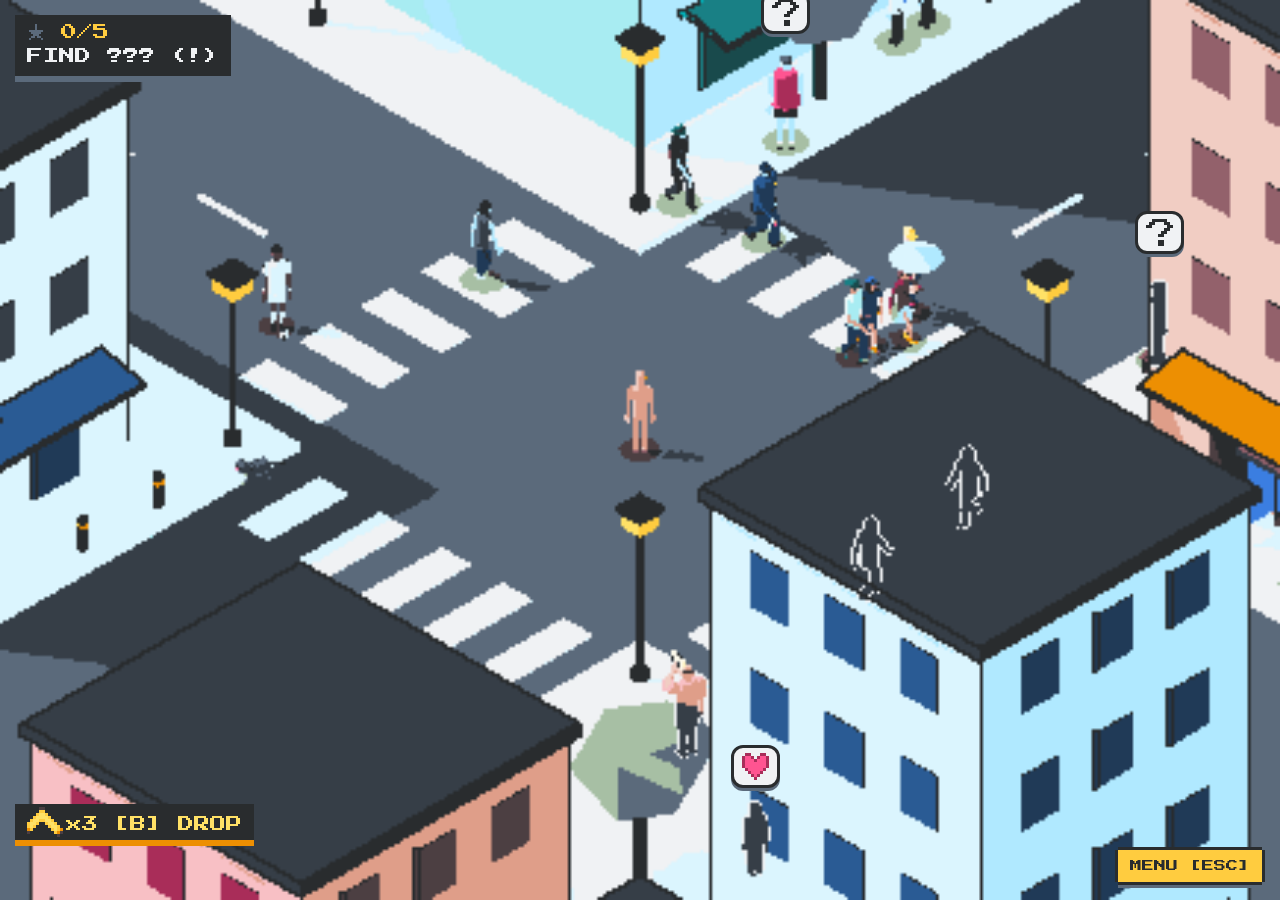
==== index.html @ d87f2125 "UI(y): any NPC slips on banana; chase only if aggressive Dropped peels no longer require the victim " ====
<!doctype html>
<html lang="en">
<head>
  <meta charset="utf-8" />
  <meta name="viewport" content="width=device-width, initial-scale=1" />
  <title>Iso City — art test scene</title>
  <link rel="icon" href="data:," />
  <link rel="stylesheet" href="style.css?v=20261031y" />
  <script>
    // Load guard: if the module graph fails (stale cached file, old browser), say so instead of dead buttons.
    (function () { var shown = false; function show(msg) { if (shown || window.__game) return; shown = true;
      var d = document.createElement('div'); d.id = 'loadErr';
      d.style.cssText = 'position:fixed;left:12px;right:12px;top:12px;z-index:9999;background:#E2412F;color:#fff;font:14px/1.4 monospace;padding:12px 14px;border:3px solid #232A33';
      d.textContent = 'Could not start (' + msg + '). Hard-reload the page: Cmd+Shift+R (Safari: Option+Cmd+E then reload).';
      (document.body || document.documentElement).appendChild(d); }
      addEventListener('error', function (e) { if (e.message) setTimeout(function () { show(e.message); }, 1500); }, true);
      addEventListener('load', function () { setTimeout(function () { show('script did not load'); }, 6000); }); })();
  </script>
  <script type="importmap">
    { "imports": { "three": "./vendor/three.module.js?v=20261031y" } }
  </script>
</head>
<body>
  <div id="app"></div>
  <script type="module" src="src/main.js?v=20261031y"></script>
</body>
</html>
---- style.css ----
html, body { margin: 0; height: 100%; overflow: hidden; background: #EFFAFA;
  font-family: system-ui, -apple-system, "Segoe UI", Roboto, sans-serif; }
#app, #app canvas { position: fixed; inset: 0; width: 100%; height: 100%; display: block; }
#app canvas { touch-action: none; -webkit-user-select: none; user-select: none; -webkit-touch-callout: none; }

canvas { image-rendering: pixelated; }
#app canvas { image-rendering: auto; }

/* ---- NPC chat bubbles (pixel-art) ---------------------------------------- */
@font-face { font-family: 'PressStart2P'; src: url('fonts/PressStart2P-Regular.ttf') format('truetype'); font-display: block; }
#bubbles { position: fixed; inset: 0; pointer-events: none; overflow: hidden; z-index: 5; }
/* ONE comic bubble for every line (talk, shouts, chatter, cats, story, name tags):
   rounded white body + dark outline, SVG tail laid out per frame by dialogue.js so its tip sits on the head */
.bubble { position: absolute; left: 0; top: 0; will-change: transform; z-index: 2; }
.bubble .bb {
  position: relative; z-index: 1; display: block; width: max-content; max-width: 420px; box-sizing: border-box;
  font: 16px/20px 'PressStart2P', ui-monospace, monospace; color: #292C2E; text-align: center; white-space: normal;
  background: #F0F2F4; border: 3px solid #292C2E; border-radius: 12px; padding: 7px 10px 6px;
  box-shadow: 0 3px 0 0 #5B6A7B;
  -webkit-font-smoothing: none; font-smooth: never; text-rendering: optimizeSpeed;
  transform-origin: 50% 100%; animation: bubble-pop .22s steps(4, end) backwards;
}
.bubble svg.tail { position: absolute; left: 0; top: 0; overflow: visible; z-index: 2; pointer-events: none; animation: tail-in .22s steps(1, end) backwards; }
.bubble .tf { fill: #F0F2F4; }
.bubble .tl { fill: none; stroke: #292C2E; stroke-width: 3; stroke-linejoin: miter; }
@keyframes tail-in { 0% { opacity: 0; } 100% { opacity: 1; } }
.bubble .who { font-size: 8px; line-height: 8px; color: #A92D59; text-align: left; margin: -1px 0 5px; white-space: nowrap; }
.bubble .who .step { font-style: normal; color: #5B6A7B; float: right; margin-left: 12px; }
.bubble .en { display: block; font-size: 8px; line-height: 10px; color: #5B6A7B; margin-top: 4px; }
.bubble .cap { font-size: 8px; line-height: 11px; color: #5B6A7B; margin-top: 6px; }
.bubble .hint { font-size: 8px; line-height: 8px; color: #FF5491; text-align: right; margin-top: 6px; white-space: nowrap; animation: mark-bob .8s steps(2, end) infinite; }
/* shouts: the same bubble, red bold text + a shake */
.bubble.shout { z-index: 3; animation: shout-shake .3s steps(2, end) .22s 6; }
.bubble.shout .txt { color: #A92D59; text-shadow: 1px 0 0 #A92D59; }
/* idle chatter: the same bubble, just smaller and under the real ones */
.bubble.chat { z-index: 1; }
.bubble.chat .bb { font-size: 8px; line-height: 10px; padding: 4px 7px 3px; border-radius: 9px; max-width: 200px; }
/* icons (♪ / ♥) */
.bubble.icon .bb { padding: 5px 8px; line-height: 0; animation: bubble-pop .22s steps(4, end) backwards, icon-bob 1s steps(2, end) .22s infinite; }
.bubble.icon canvas { display: block; image-rendering: pixelated; width: 27px; height: 27px; }
/* persistent overhead icons (?, !, grandma ♥) opt into .overhead-icon — identical bubble, no pop */
/* story lines: same bubble, a little roomier */
.bubble.story { z-index: 4; }
.bubble.story .bb { max-width: min(480px, 86vw); text-align: left; padding: 8px 11px 7px; }
/* name tags (hover / LANDLADY mark): a tiny version of the same bubble */
.bubble.tag .bb { font-size: 8px; line-height: 8px; color: #A92D59; padding: 4px 6px 3px; border-radius: 8px; white-space: nowrap; }
.bubble.mark .bb { animation: bubble-pop .22s steps(4, end) backwards; }
@keyframes bubble-pop {
  0% { transform: scale(.2); }
  70% { transform: scale(1.12); }
  100% { transform: scale(1); }
}

/* ---- SHOUT bubbles (angry / scared NPCs) ---------------------------------- */
@keyframes shout-shake {
  0% { translate: -3px 0; } 50% { translate: 3px -3px; } 100% { translate: 0 0; }
}
/* long-press charge ring (15x15 art pixels drawn per-pixel, shown at 3x) */
#bubbles canvas.charge { position: absolute; left: 0; top: 0; width: 45px; height: 45px; display: none; image-rendering: pixelated; }
/* SLAP! impact burst */
.impact { position: absolute; left: 0; top: 0; will-change: transform; z-index: 3; }
.impact > div { position: absolute; left: -66px; top: -48px; width: 132px; height: 96px; animation: impact-pop .5s steps(5, end) forwards; }
.impact canvas { position: absolute; inset: 0; width: 132px; height: 96px; image-rendering: pixelated; }
.impact b {
  position: absolute; left: 0; right: 0; top: 39px; text-align: center; font: 16px/16px 'PressStart2P', monospace; color: #F0F2F4;
  -webkit-font-smoothing: none;
  text-shadow: 3px 0 0 #292C2E, -3px 0 0 #292C2E, 0 3px 0 #292C2E, 0 -3px 0 #292C2E, 3px 3px 0 #292C2E, -3px 3px 0 #292C2E, 3px -3px 0 #292C2E, -3px -3px 0 #292C2E;
}
@keyframes impact-pop {
  0% { transform: scale(.4) rotate(-8deg); opacity: 1; }
  30% { transform: scale(1.15) rotate(3deg); }
  70% { transform: scale(1) rotate(0); opacity: 1; }
  100% { transform: scale(1.05); opacity: 0; }
}
#hud-mute { position: fixed; right: 12px; bottom: 12px; font: 8px/8px 'PressStart2P', monospace; color: #F0F2F4; background: #292C2E; padding: 6px; z-index: 6; pointer-events: none; display: none; }

/* ---- special NPCs: floating pixel icon bubble + hover name tag ---------------- */
@keyframes icon-bob { 0% { translate: 0 0; } 50% { translate: 0 -3px; } }


/* ---- missions: HUD, banner, offer panel, giver marker, off-screen arrow ---------- */
#missions { position: fixed; inset: 0; pointer-events: none; z-index: 7; font-family: 'PressStart2P', ui-monospace, monospace;
  -webkit-font-smoothing: none; font-smooth: never; }
#missions canvas { image-rendering: pixelated; vertical-align: top; }
#mission-hud { position: absolute; left: 15px; top: 15px; color: #F0F2F4; background: #292C2E; padding: 9px 12px 6px;
  box-shadow: 0 6px 0 0 #5B6A7B; max-width: 60vw; }
#mission-hud > div { font-size: 16px; line-height: 16px; margin-bottom: 6px; white-space: nowrap; }
#mission-hud .mh-stars { color: #FFCC3F; }
#mission-hud .mh-stars canvas { margin-top: -2px; }
#mission-hud .mh-title { color: #FF5491; }
#mission-hud .mh-timer { color: #FFCC3F; }
#mission-hud .mh-timer.low { color: #FF5491; }
#mission-hud .mh-line { font-size: 16px; line-height: 16px; color: #F0F2F4; }
#mission-hud .mh-line.off { color: #5B6A7B; }
#mission-toast { position: absolute; left: 50%; top: 18%; translate: -50% 0; display: none; font-size: 16px; line-height: 16px;
  color: #292C2E; background: #FFCC3F; padding: 6px 9px; box-shadow: 0 -3px 0 0 #292C2E, 0 3px 0 0 #292C2E, -3px 0 0 0 #292C2E, 3px 0 0 0 #292C2E;
  animation: bubble-pop .22s steps(4, end) backwards; white-space: nowrap; }
#mission-banner { position: absolute; left: 50%; top: 30%; translate: -50% 0; display: none; text-align: center; pointer-events: auto;
  background: #292C2E; color: #F0F2F4; padding: 15px 18px 12px; box-shadow: 0 -3px 0 0 #F0F2F4, 0 3px 0 0 #F0F2F4, -3px 0 0 0 #F0F2F4, 3px 0 0 0 #F0F2F4, 0 9px 0 0 #5B6A7B;
  animation: bubble-pop .22s steps(4, end) backwards; }
#mission-banner .mb-head { font-size: 24px; line-height: 30px; color: #FFCC3F; white-space: nowrap; }
#mission-banner.bad .mb-head { color: #FF5491; animation: shout-shake .2s steps(2, end) 4; }
#mission-banner .mb-line { font-size: 16px; line-height: 16px; margin-top: 12px; white-space: nowrap; }
#mission-banner .mb-sub { font-size: 16px; line-height: 16px; margin-top: 12px; color: #B6C2CA; }
#mission-offer { position: absolute; left: 50%; bottom: 36px; translate: -50% 0; display: none; pointer-events: auto; max-width: 92vw; width: max-content;
  color: #292C2E; background: #F0F2F4; padding: 12px 15px 9px;
  box-shadow: 0 -3px 0 0 #292C2E, 0 3px 0 0 #292C2E, -3px 0 0 0 #292C2E, 3px 0 0 0 #292C2E, 0 9px 0 0 #5B6A7B;
  animation: bubble-pop .22s steps(4, end) backwards; }
#mission-offer > div { margin-bottom: 12px; white-space: normal; }
#mission-offer .mo-line { font-size: 16px; line-height: 24px; color: #A92D59; }
#mission-offer .mo-title { font-size: 16px; line-height: 16px; color: #292C2E; background: #FFCC3F; display: inline-block; padding: 3px 6px; }
#mission-offer .mo-title canvas { margin-left: 6px; }
#mission-offer .mo-goal { font-size: 16px; line-height: 24px; }
#mission-offer .mo-row { display: flex; gap: 9px; margin: 12px 0 3px; }
.mo-btn { font: 16px/16px 'PressStart2P', monospace; color: #F0F2F4; background: #5B6A7B; border: 0; padding: 6px 9px; cursor: pointer; white-space: nowrap;
  box-shadow: 0 -3px 0 0 #292C2E, 0 3px 0 0 #292C2E, -3px 0 0 0 #292C2E, 3px 0 0 0 #292C2E; -webkit-font-smoothing: none; }
.mo-btn.mo-yes { background: #FF5491; }
.mo-btn:hover { background: #292C2E; color: #FFCC3F; }
.mission-mark { position: absolute; left: 0; top: 0; display: none; will-change: transform; pointer-events: none; z-index: 2; }
@keyframes mark-bob { 0% { translate: 0 0; } 50% { translate: 0 -8px; } }

/* RULE: every over-head icon (?, !, ♥, future) uses THIS exact comic bubble.
   Same size/shape/outline/shadow/tail as Grandma Fumiko's heart. Screen-pixel sized. */
.overhead-icon {
  position: absolute; left: 0; top: 0; z-index: 2; pointer-events: none; will-change: transform;
}
.overhead-icon .bb {
  display: block; line-height: 0; box-sizing: border-box;
  padding: 5px 8px; border-radius: 12px;
  background: #F0F2F4; border: 3px solid #292C2E; box-shadow: 0 3px 0 0 #5B6A7B;
  /* bob only — never bubble-pop (frame reuse would lock scale(.2)) */
  animation: icon-bob 1s steps(2, end) infinite;
  transform: none;
}
.overhead-icon canvas { display: block; image-rendering: pixelated; width: 27px; height: 27px; }
/* no SVG tail — plain rounded box (outline + shadow only) */
#mission-arrow { position: absolute; left: 0; top: 0; width: 33px; height: 33px; display: none; image-rendering: pixelated; animation: mark-bob .6s steps(2, end) infinite; }
/* trip: pixel dust puff */
.impact.dust > div { left: -36px; top: -28px; width: 72px; height: 42px; animation: dust-puff .6s steps(6, end) forwards; }
.impact.dust canvas { width: 72px; height: 42px; }
@keyframes dust-puff {
  0% { transform: scale(.5) translateY(6px); opacity: 1; }
  60% { transform: scale(1.15) translateY(-3px); opacity: 1; }
  100% { transform: scale(1.3) translateY(-8px); opacity: 0; }
}
/* ---- right-click NPC text ring (comic white bubbles around the character) ---- */
#npc-menu { position: fixed; left: 0; top: 0; z-index: 8; display: none; width: 0; height: 0;
  pointer-events: none; background: transparent; padding: 0; box-shadow: none; user-select: none; }
#npc-menu .nm-btn { position: absolute; left: 0; top: 0; height: 30px; border-radius: 12px;
  box-sizing: border-box; border: 3px solid #292C2E; pointer-events: auto; cursor: pointer;
  display: flex; align-items: center; justify-content: center;
  font: 8px/1 'PressStart2P', monospace; -webkit-font-smoothing: none; color: #292C2E;
  background: #F0F2F4; padding: 0 10px; white-space: nowrap;
  box-shadow: 0 3px 0 0 #5B6A7B;
  animation: bubble-pop .18s steps(3, end) backwards; }
#npc-menu .nm-btn:hover { background: #292C2E; color: #F0F2F4; }
#npc-menu .nm-btn[data-act="mission"] { background: #A92D59; color: #F0F2F4; border-color: #292C2E; }
#npc-menu .nm-btn[data-act="mission"]:hover { background: #FF5491; color: #F0F2F4; }
#npc-menu .nm-txt { pointer-events: none; position: relative; z-index: 1; }

/* ---- idle small-talk bubbles (chatter.js): smaller, cool tint, sit under real bubbles ---- */


/* ---- police: WANTED badge + GAME OVER (police.js) ---- */
#wanted { position: fixed; right: 15px; top: 15px; z-index: 8; display: none; pointer-events: none;
  font: 16px/16px 'PressStart2P', monospace; -webkit-font-smoothing: none; color: #F0F2F4; background: #292C2E; padding: 9px 12px 6px;
  box-shadow: 0 -3px 0 0 #FF5491, 0 3px 0 0 #FF5491, -3px 0 0 0 #FF5491, 3px 0 0 0 #FF5491, 0 9px 0 0 #2A5B94; white-space: nowrap; }
#wanted.on { display: block; animation: bubble-pop .22s steps(4, end) backwards; }
#wanted > span { color: #FF5491; animation: siren .5s steps(1, end) infinite; }
#wanted.losing > span { animation-duration: .25s; }
@keyframes siren { 0% { color: #FF5491; } 50% { color: #B0E9FF; } }
#game-over { position: fixed; inset: 0; z-index: 20; display: none; background: rgba(41, 44, 46, .72); pointer-events: auto;
  font-family: 'PressStart2P', monospace; -webkit-font-smoothing: none; }
#game-over.on { display: flex; align-items: center; justify-content: center; }
#game-over .go-box { text-align: center; background: #292C2E; padding: 24px 30px 21px; animation: bubble-pop .3s steps(4, end) backwards;
  box-shadow: 0 -6px 0 0 #F0F2F4, 0 6px 0 0 #F0F2F4, -6px 0 0 0 #F0F2F4, 6px 0 0 0 #F0F2F4, 0 15px 0 0 #FF5491; }
#game-over .go-title { font-size: 48px; line-height: 48px; color: #FFCC3F; text-shadow: 6px 6px 0 #A92D59; margin-bottom: 18px; }
#game-over .go-sub { font-size: 16px; line-height: 16px; color: #B0E9FF; margin-bottom: 24px; }
#game-over .go-btn { font-size: 16px; padding: 9px 12px 6px; }

/* ---- bananas (bananas.js): carried peels + key hint ---- */
#banana-hud { position: fixed; left: 15px; bottom: 60px; z-index: 7; pointer-events: none; display: flex; align-items: center;
  font: 16px/16px 'PressStart2P', monospace; -webkit-font-smoothing: none; color: #FFE166; background: #292C2E; padding: 9px 12px 6px;
  box-shadow: 0 6px 0 0 #ED8F02; white-space: nowrap; }
#banana-hud canvas { width: 36px; height: 30px; image-rendering: pixelated; margin: -6px 3px -3px 0; }
#banana-hud.empty { color: #FF7DAF; box-shadow: 0 6px 0 0 #A92D59; }
#cat-hud { position: fixed; left: 15px; bottom: 114px; z-index: 7; pointer-events: none; display: none; align-items: center;
  font: 16px/16px 'PressStart2P', monospace; -webkit-font-smoothing: none; color: #F0F2F4; background: #292C2E; padding: 9px 12px 6px;
  box-shadow: 0 6px 0 0 #FF5491; white-space: nowrap; }
#cat-hud canvas { width: 27px; height: 21px; image-rendering: pixelated; margin: -3px 6px 0 0; }
.cat-heart { position: fixed; left: -10px; top: -9px; width: 21px; height: 18px; image-rendering: pixelated; pointer-events: none; z-index: 6; }

/* ---- character creator button ---- */
#creatorBtn { position: fixed; bottom: 48px; right: 18px; z-index: 8; text-decoration: none;
  font: 10px/10px 'PressStart2P', ui-monospace, monospace; -webkit-font-smoothing: none; color: #292C2E; background: #FFCC3F;
  padding: 8px 10px; box-shadow: 0 -3px 0 0 #292C2E, 0 3px 0 0 #292C2E, -3px 0 0 0 #292C2E, 3px 0 0 0 #292C2E, 0 6px 0 0 #5B6A7B; }
#creatorBtn:hover { background: #F0F2F4; }
/* ---- who you play as (cycles default guy / saved creator characters) ---- */
#playerBtn { position: fixed; bottom: 88px; right: 18px; z-index: 8; text-decoration: none; max-width: 210px; overflow: hidden; text-overflow: ellipsis; white-space: nowrap;
  font: 10px/10px 'PressStart2P', ui-monospace, monospace; -webkit-font-smoothing: none; color: #292C2E; background: #F0F2F4;
  padding: 8px 10px; box-shadow: 0 -3px 0 0 #292C2E, 0 3px 0 0 #292C2E, -3px 0 0 0 #292C2E, 3px 0 0 0 #292C2E, 0 6px 0 0 #5B6A7B; }
#playerBtn:hover { background: #FFCC3F; }

/* ---- trash-can hiding HUD (hiding.js) ---- */
#hide-hud { position: fixed; left: 50%; bottom: 60px; transform: translateX(-50%); z-index: 8; display: none; pointer-events: none;
  font: 12px/12px 'PressStart2P', monospace; -webkit-font-smoothing: none; color: #F0F2F4; background: #292C2E; padding: 9px 12px 6px;
  box-shadow: 0 -3px 0 0 #00B4BC, 0 3px 0 0 #00B4BC, -3px 0 0 0 #00B4BC, 3px 0 0 0 #00B4BC, 0 9px 0 0 #194A4C; white-space: nowrap; }
#hide-hud.on { display: block; animation: bubble-pop .22s steps(4, end) backwards; }
#hide-hud b { color: #FFCC3F; font-weight: normal; margin-right: 9px; }
#hide-hud.near { box-shadow: 0 -3px 0 0 #FFCC3F, 0 3px 0 0 #FFCC3F, -3px 0 0 0 #FFCC3F, 3px 0 0 0 #FFCC3F, 0 9px 0 0 #ED8F02; }

/* ---- story mode: RENT'S DUE (story.js) ---- */
#story { position: fixed; inset: 0; pointer-events: none; z-index: 9; font-family: 'PressStart2P', ui-monospace, monospace; -webkit-font-smoothing: none; font-smooth: never; }
#story-title { position: fixed; inset: 0; z-index: 30; display: none; align-items: center; justify-content: center; pointer-events: auto; background: rgba(41, 44, 46, .78); }
#story-title.on { display: flex; }
#story-title .st-box { text-align: center; background: #292C2E; padding: 30px 36px 24px;
  box-shadow: 0 -6px 0 0 #F0F2F4, 0 6px 0 0 #F0F2F4, -6px 0 0 0 #F0F2F4, 6px 0 0 0 #F0F2F4, 0 15px 0 0 #FF5491; animation: bubble-pop .3s steps(4, end) backwards; }
#story-title .st-logo { font-size: 48px; line-height: 48px; color: #FFCC3F; text-shadow: 6px 6px 0 #A92D59; white-space: nowrap; }
#story-title .st-sub { font-size: 16px; line-height: 16px; color: #B0E9FF; margin: 21px 0 27px; white-space: nowrap; }
#story-title .st-btns { display: flex; gap: 15px; justify-content: center; }
#story-title .st-btns .mo-btn { padding: 9px 12px 6px; }
#story-title .st-hint { font-size: 8px; line-height: 8px; color: #5B6A7B; margin-top: 24px; }
#story-hud { position: absolute; right: 15px; top: 15px; display: none; text-align: right; color: #F0F2F4; background: #292C2E; padding: 9px 12px 6px;
  box-shadow: 0 6px 0 0 #FFCC3F; white-space: nowrap; }
#story-hud.on { display: block; }
#story-hud > div { font-size: 16px; line-height: 16px; margin-bottom: 6px; }
#story-hud .sh-day { color: #FFCC3F; }
#story-hud .sh-money { color: #B0E9FF; }
#story-hud .sh-jobs.done { color: #FF7DAF; }
#story-hud .sh-jobs.odd { color: #FF5491; }
#story-weird { position: absolute; right: 15px; top: 108px; display: none; pointer-events: auto; }
#story-weird.on { display: block; }
#story-menu { position: fixed; bottom: 128px; right: 18px; display: none; pointer-events: auto; cursor: pointer; border: 0;
  font: 10px/10px 'PressStart2P', ui-monospace, monospace; -webkit-font-smoothing: none; color: #F0F2F4; background: #5B6A7B; padding: 8px 10px;
  box-shadow: 0 -3px 0 0 #292C2E, 0 3px 0 0 #292C2E, -3px 0 0 0 #292C2E, 3px 0 0 0 #292C2E, 0 6px 0 0 #292C2E; }
#story-menu.on { display: none; }   /* folded into the game menu (STORY MODE / FREE ROAM) */
#story-menu:hover { background: #292C2E; color: #FFCC3F; }
#story-z { position: absolute; left: 0; top: 0; display: none; pointer-events: auto; cursor: pointer; will-change: transform; }
#story-z.on { display: block; }
#story-z canvas { display: block; image-rendering: pixelated; animation: mark-bob .8s steps(2, end) infinite; }
#story-card { position: absolute; left: 50%; top: 27%; translate: -50% 0; display: none; text-align: center; pointer-events: auto; max-width: 92vw; width: max-content;
  background: #292C2E; color: #F0F2F4; padding: 18px 21px 15px;
  box-shadow: 0 -3px 0 0 #F0F2F4, 0 3px 0 0 #F0F2F4, -3px 0 0 0 #F0F2F4, 3px 0 0 0 #F0F2F4, 0 9px 0 0 #5B6A7B; animation: bubble-pop .22s steps(4, end) backwards; }
#story-card.on { display: block; }
#story-card .sc-head { font-size: 24px; line-height: 30px; color: #FFCC3F; white-space: nowrap; margin-bottom: 6px; }
#story-card.notice .sc-head { color: #FF7DAF; }
#story-card.bad .sc-head { color: #FF5491; animation: shout-shake .2s steps(2, end) 4; }
#story-card.ending { box-shadow: 0 -3px 0 0 #FFCC3F, 0 3px 0 0 #FFCC3F, -3px 0 0 0 #FFCC3F, 3px 0 0 0 #FFCC3F, 0 9px 0 0 #ED8F02; }
#story-card .sc-line { font-size: 16px; line-height: 24px; color: #F0F2F4; margin-top: 6px; }
#story-card .sc-row { display: flex; gap: 12px; justify-content: center; margin-top: 18px; }
#story-fade { position: fixed; inset: 0; z-index: 25; display: none; align-items: center; justify-content: center; background: #292C2E; }
#story-fade.on { display: flex; animation: story-fade-in .36s steps(4, end) backwards; }
#story-fade.out { animation: story-fade-out .36s steps(4, end) forwards; }
#story-fade { flex-direction: column; gap: 28px; }
#story-fade.day > div { font-size: 112px; line-height: 112px; text-shadow: 10px 10px 0 #A92D59; }
#story-fade > p { margin: 0; font-size: 20px; color: #B0E9FF; }
#story-fade > div { font-size: 48px; line-height: 48px; color: #FFCC3F; text-shadow: 6px 6px 0 #A92D59; }
@keyframes story-fade-in { 0% { opacity: 0; } 100% { opacity: 1; } }
@keyframes story-fade-out { 0% { opacity: 1; } 100% { opacity: 0; } }
#story-tear { position: fixed; inset: 0; z-index: 24; display: none; pointer-events: none; }
#story-tear.on { display: block; }
#story-tear > div { position: absolute; left: 0; right: 0; }
body.story-on #wanted { top: 120px; }
body.story-hunt #wanted { top: 168px; }
body.story-on /* story finale: the 7:00 clock in the landlady's house */
#finale-hud { position: fixed; left: 15px; top: 15px; display: none; font-family: 'PressStart2P', ui-monospace, monospace; text-align: left; color: #F0F2F4; background: #292C2E;
  padding: 9px 12px 9px; box-shadow: 0 6px 0 0 #FF5491; white-space: nowrap; pointer-events: auto; z-index: 9; }
#finale-hud.on { display: block; }
#finale-hud .fh-t { font-size: 32px; line-height: 32px; color: #FFCC3F; margin-bottom: 6px; }
#finale-hud .fh-t.low { color: #FF5491; }
#finale-hud .fh-k { font-size: 16px; line-height: 16px; color: #B0E9FF; margin-bottom: 9px; }
#finale-hud .fh-give { font-size: 16px; }

/* ---- one in-game menu: CONTROLS · CHARACTERS · CREATOR (gamemenu.js) ---- */
#menuBtn { position: fixed; bottom: 18px; right: 18px; z-index: 8; cursor: pointer; border: 0;
  font: 12px/12px 'PressStart2P', ui-monospace, monospace; -webkit-font-smoothing: none; color: #292C2E; background: #FFCC3F; padding: 10px 12px;
  box-shadow: 0 -3px 0 0 #292C2E, 0 3px 0 0 #292C2E, -3px 0 0 0 #292C2E, 3px 0 0 0 #292C2E, 0 6px 0 0 #5B6A7B; }
#menuBtn:hover { background: #F0F2F4; }
#game-menu { position: fixed; inset: 0; z-index: 30; display: none; align-items: center; justify-content: center; background: rgba(41,44,46,.72); }
#game-menu.on { display: flex; }
#game-menu .gm-box { width: min(1100px, 94vw); height: min(760px, 90vh); display: flex; flex-direction: column; background: #F0F2F4; color: #292C2E;
  font: 12px/16px 'PressStart2P', ui-monospace, monospace; -webkit-font-smoothing: none;
  box-shadow: 0 -4px 0 0 #292C2E, 0 4px 0 0 #292C2E, -4px 0 0 0 #292C2E, 4px 0 0 0 #292C2E, 0 10px 0 0 #A92D59; }
#game-menu .gm-top { display: flex; justify-content: space-between; align-items: center; padding: 14px 16px; background: #292C2E; color: #FFCC3F; font-size: 16px; }
#game-menu .gm-x { cursor: pointer; border: 0; background: #FF5491; color: #F0F2F4; font: inherit; padding: 6px 10px; }
#game-menu .gm-tabs { display: flex; gap: 8px; padding: 12px 16px 0; flex-wrap: wrap; }
#game-menu .gm-tabs button { cursor: pointer; border: 0; font: inherit; padding: 10px 12px; background: #B0E9FF; color: #292C2E; }
#game-menu .gm-tabs button.on { background: #292C2E; color: #FFCC3F; }
#game-menu .gm-tabs .gm-title { margin-left: auto; background: #5B6A7B; color: #F0F2F4; }
#game-menu .gm-pane { display: none; flex: 1; min-height: 0; overflow: auto; padding: 16px; border-top: 4px solid #292C2E; margin-top: -4px; }
#game-menu .gm-pane.on { display: flex; flex-direction: column; }
#game-menu .gm-keys { border-collapse: collapse; }
#game-menu .gm-keys td { padding: 8px 14px 8px 0; }
#game-menu .gm-keys b { color: #A92D59; }
#game-menu .gm-note { margin: 0 0 12px; font-size: 10px; color: #5B6A7B; }
#game-menu .gm-note a { color: #A92D59; }
#game-menu .gm-chars { display: grid; grid-template-columns: repeat(auto-fill, minmax(220px, 1fr)); gap: 12px; }
#game-menu .gm-char { cursor: pointer; border: 0; font: inherit; text-align: left; padding: 14px; background: #B0E9FF; color: #292C2E; box-shadow: 0 4px 0 0 #292C2E; }
#game-menu .gm-char.on { background: #FFCC3F; }
#game-menu .gm-frame { flex: 1; min-height: 0; }
#game-menu .gm-frame iframe { width: 100%; height: 100%; border: 0; background: #EFFAFA; }
/* HOME marker over the run-down apartment door (story mode): where you wake up and sleep */
#story-z .hm { display: flex; flex-direction: column; align-items: center; animation: mark-bob .8s steps(2, end) infinite; }
#story-z .hm b { font: 12px/12px 'PressStart2P', ui-monospace, monospace; color: #292C2E; background: #FFCC3F; padding: 7px 9px 5px; font-weight: normal;
  box-shadow: 0 -3px 0 0 #292C2E, 0 3px 0 0 #292C2E, -3px 0 0 0 #292C2E, 3px 0 0 0 #292C2E; white-space: nowrap; }
#story-z .hm i { font: 8px/8px 'PressStart2P', ui-monospace, monospace; font-style: normal; color: #F0F2F4; background: #292C2E; padding: 4px 6px 3px; margin-top: 3px; white-space: nowrap; }
#story-z .hm s { width: 0; height: 0; border-left: 9px solid transparent; border-right: 9px solid transparent; border-top: 12px solid #292C2E; margin-top: 2px; }
#story-z.edge .hm i, #story-z.edge .hm s { display: none; }
/* talk scenes: a caption box at the bottom so the framed scene stays visible; advance on click / ENTER */
#story-card.talk, #story-card.talk.on { display: none; }   /* talk lines show in the speaker's bubble now */
/* rent-day / finale: an icon over the landlady's head */
.ll-icon, .ll-icon.on { display: none; }   /* replaced by a small tag bubble (dialogue.setMark) */
#bh-flash { position: fixed; inset: 0; z-index: 24; pointer-events: none; background: #F0F2F4; opacity: 0; }
#bh-flash.on { animation: bh-flash .7s steps(6, end) forwards; }
@keyframes bh-flash { 0% { opacity: 0; } 15% { opacity: 1; } 100% { opacity: 0; } }
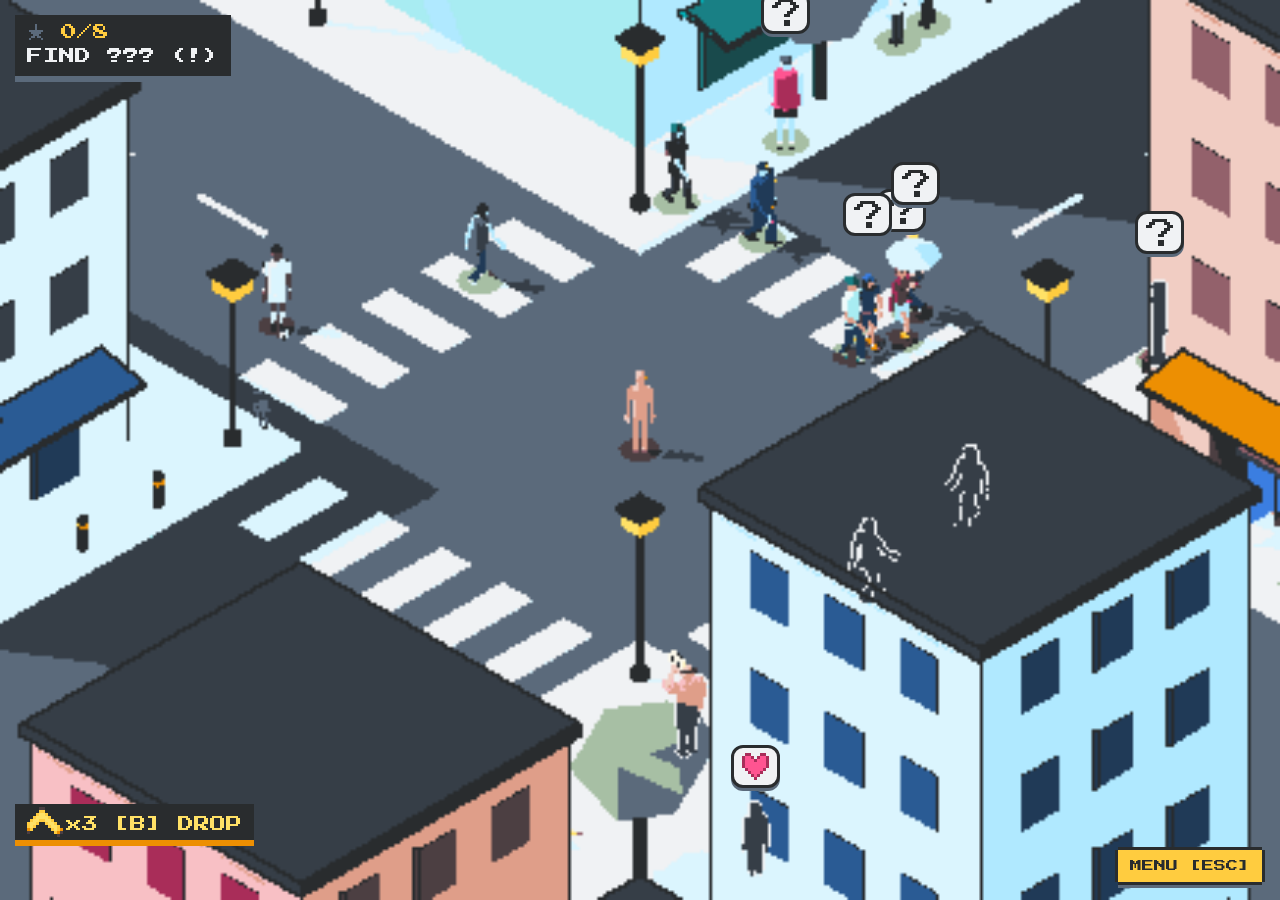
==== commit d207c7e1: "Phase 2 free-roam jobs: Kotaro scare Brian, Feli 5 cats, Nayeon dance-off 9 (v20261031z) Three new m" ====
--- a/index.html
+++ b/index.html
@@ -5,7 +5,7 @@
   <meta name="viewport" content="width=device-width, initial-scale=1" />
   <title>Iso City — art test scene</title>
   <link rel="icon" href="data:," />
-  <link rel="stylesheet" href="style.css?v=20261031y" />
+  <link rel="stylesheet" href="style.css?v=20261031z" />
   <script>
     // Load guard: if the module graph fails (stale cached file, old browser), say so instead of dead buttons.
     (function () { var shown = false; function show(msg) { if (shown || window.__game) return; shown = true;
@@ -17,11 +17,11 @@
       addEventListener('load', function () { setTimeout(function () { show('script did not load'); }, 6000); }); })();
   </script>
   <script type="importmap">
-    { "imports": { "three": "./vendor/three.module.js?v=20261031y" } }
+    { "imports": { "three": "./vendor/three.module.js?v=20261031z" } }
   </script>
 </head>
 <body>
   <div id="app"></div>
-  <script type="module" src="src/main.js?v=20261031y"></script>
+  <script type="module" src="src/main.js?v=20261031z"></script>
 </body>
 </html>
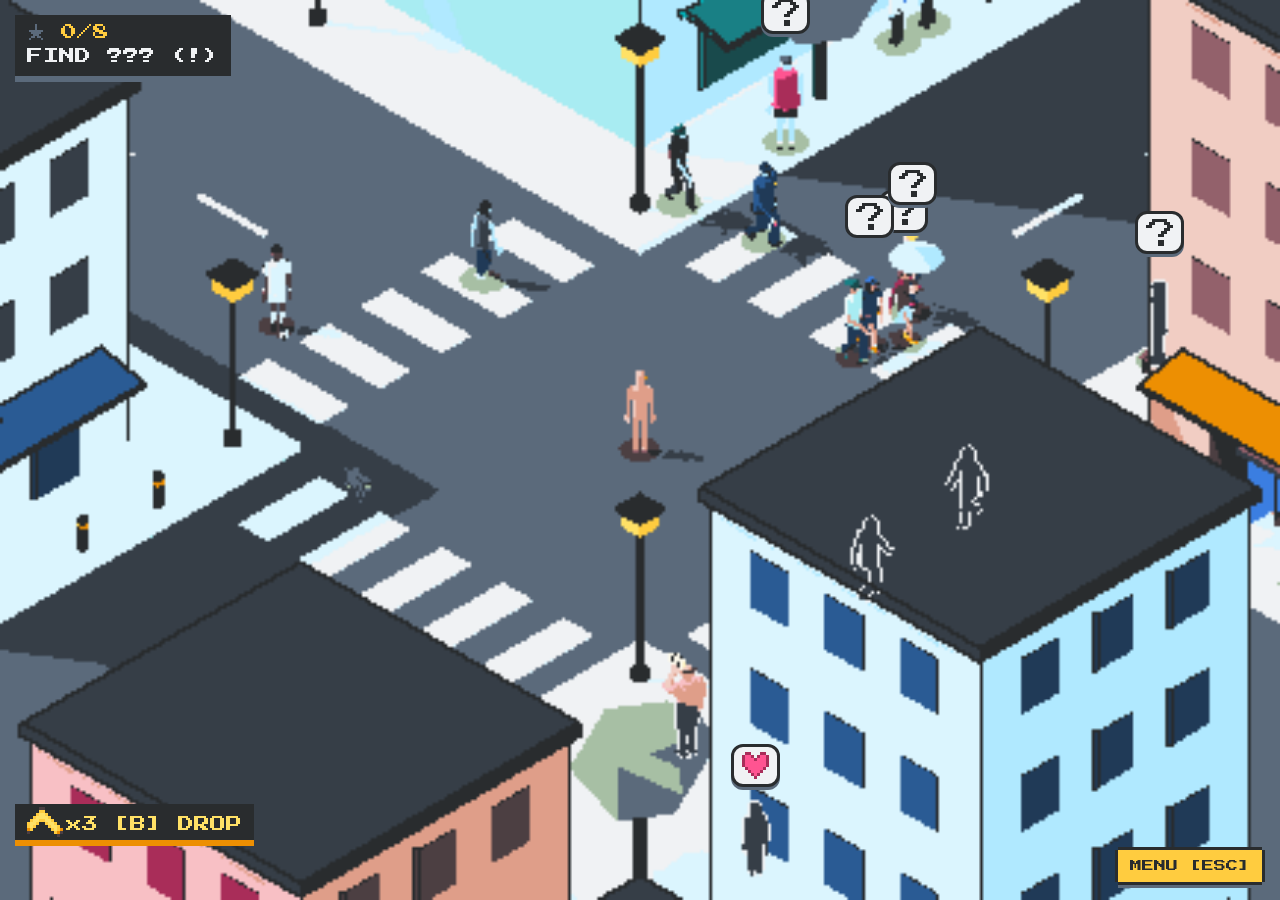
==== commit 34b92aa8: "Fix Feli/Kotaro stuck on lampposts while following Brian (v20261031aa) Hand-hold and tail slots pick" ====
--- a/index.html
+++ b/index.html
@@ -5,7 +5,7 @@
   <meta name="viewport" content="width=device-width, initial-scale=1" />
   <title>Iso City — art test scene</title>
   <link rel="icon" href="data:," />
-  <link rel="stylesheet" href="style.css?v=20261031z" />
+  <link rel="stylesheet" href="style.css?v=20261031aa" />
   <script>
     // Load guard: if the module graph fails (stale cached file, old browser), say so instead of dead buttons.
     (function () { var shown = false; function show(msg) { if (shown || window.__game) return; shown = true;
@@ -17,11 +17,11 @@
       addEventListener('load', function () { setTimeout(function () { show('script did not load'); }, 6000); }); })();
   </script>
   <script type="importmap">
-    { "imports": { "three": "./vendor/three.module.js?v=20261031z" } }
+    { "imports": { "three": "./vendor/three.module.js?v=20261031aa" } }
   </script>
 </head>
 <body>
   <div id="app"></div>
-  <script type="module" src="src/main.js?v=20261031z"></script>
+  <script type="module" src="src/main.js?v=20261031aa"></script>
 </body>
 </html>
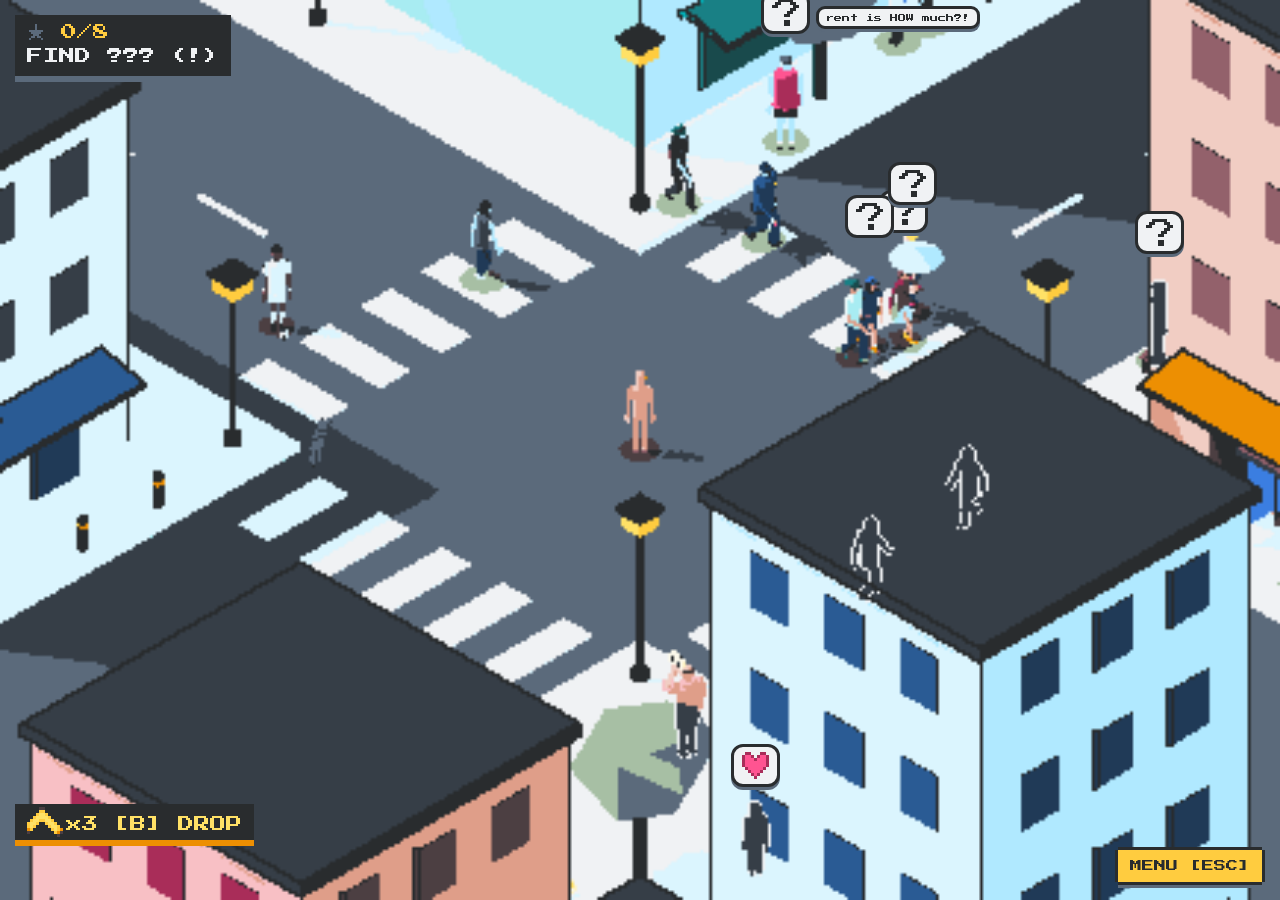
==== commit 87cdb596: "Revert aa pair free-slot/unstick; keep Phase 2 (v20261031ab) General freeze reports (bin hide from c" ====
--- a/index.html
+++ b/index.html
@@ -5,7 +5,7 @@
   <meta name="viewport" content="width=device-width, initial-scale=1" />
   <title>Iso City — art test scene</title>
   <link rel="icon" href="data:," />
-  <link rel="stylesheet" href="style.css?v=20261031aa" />
+  <link rel="stylesheet" href="style.css?v=20261031ab" />
   <script>
     // Load guard: if the module graph fails (stale cached file, old browser), say so instead of dead buttons.
     (function () { var shown = false; function show(msg) { if (shown || window.__game) return; shown = true;
@@ -17,11 +17,11 @@
       addEventListener('load', function () { setTimeout(function () { show('script did not load'); }, 6000); }); })();
   </script>
   <script type="importmap">
-    { "imports": { "three": "./vendor/three.module.js?v=20261031aa" } }
+    { "imports": { "three": "./vendor/three.module.js?v=20261031ab" } }
   </script>
 </head>
 <body>
   <div id="app"></div>
-  <script type="module" src="src/main.js?v=20261031aa"></script>
+  <script type="module" src="src/main.js?v=20261031ab"></script>
 </body>
 </html>
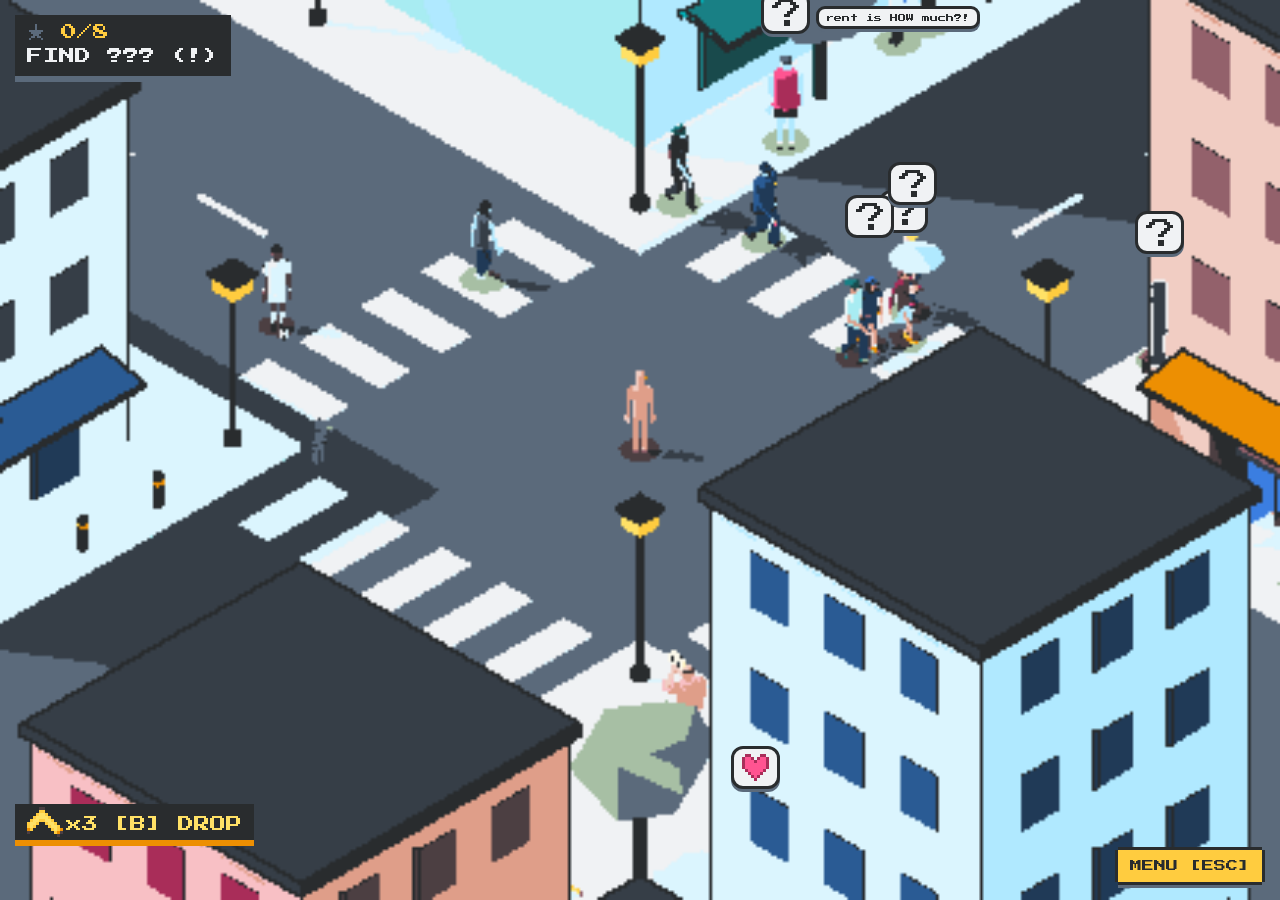
==== commit fa0f9fa1: "Ghost silhouette proximity cull: only near buildings (v20261031ac) Enable GreaterDepth ghost rim+fil" ====
--- a/index.html
+++ b/index.html
@@ -5,7 +5,7 @@
   <meta name="viewport" content="width=device-width, initial-scale=1" />
   <title>Iso City — art test scene</title>
   <link rel="icon" href="data:," />
-  <link rel="stylesheet" href="style.css?v=20261031ab" />
+  <link rel="stylesheet" href="style.css?v=20261031ac" />
   <script>
     // Load guard: if the module graph fails (stale cached file, old browser), say so instead of dead buttons.
     (function () { var shown = false; function show(msg) { if (shown || window.__game) return; shown = true;
@@ -17,11 +17,11 @@
       addEventListener('load', function () { setTimeout(function () { show('script did not load'); }, 6000); }); })();
   </script>
   <script type="importmap">
-    { "imports": { "three": "./vendor/three.module.js?v=20261031ab" } }
+    { "imports": { "three": "./vendor/three.module.js?v=20261031ac" } }
   </script>
 </head>
 <body>
   <div id="app"></div>
-  <script type="module" src="src/main.js?v=20261031ab"></script>
+  <script type="module" src="src/main.js?v=20261031ac"></script>
 </body>
 </html>
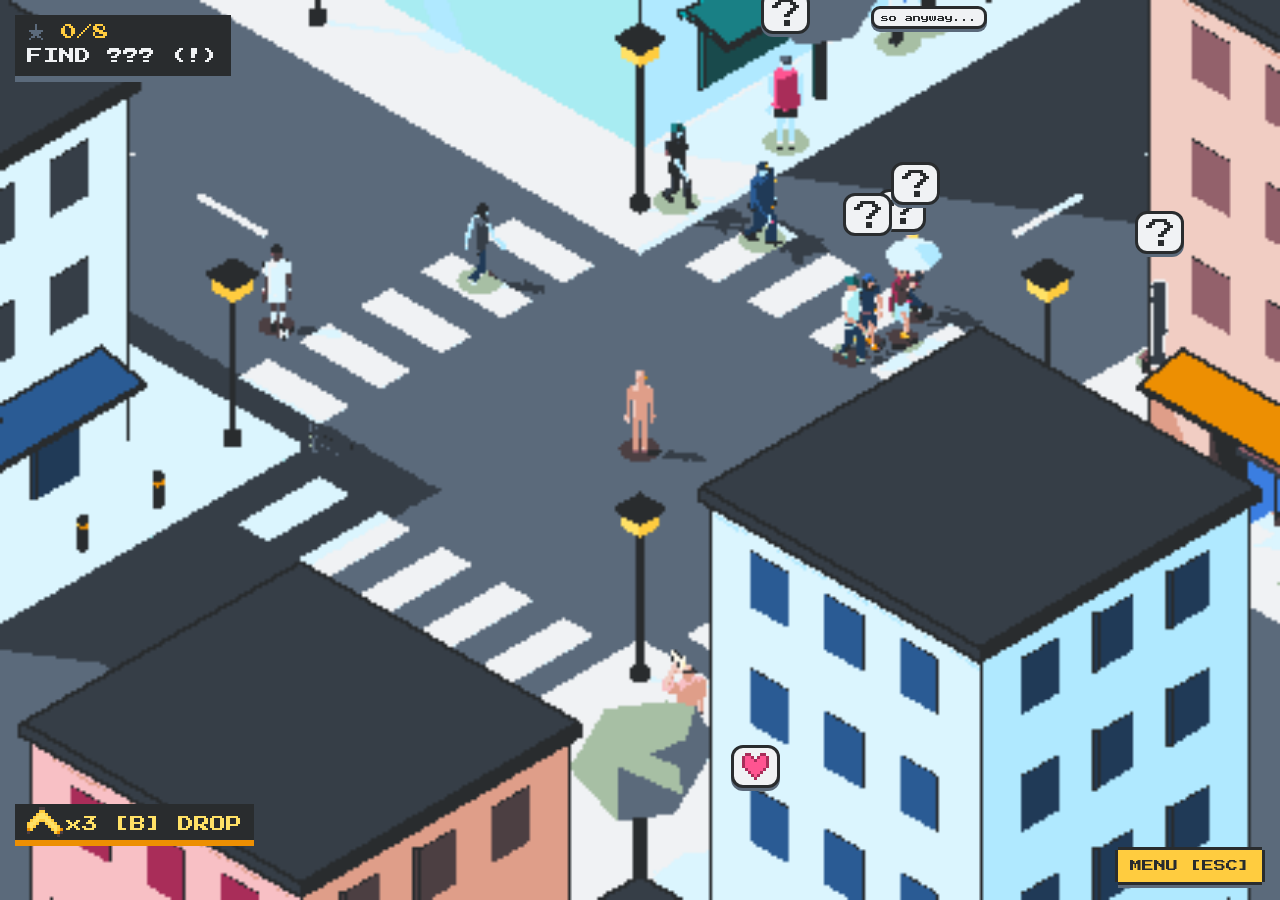
==== commit fc1cdd55: "Fit sun shadow frustum to visible view (v20261031ad) Fixed ±45 ortho was smaller than the screen whe" ====
--- a/index.html
+++ b/index.html
@@ -5,7 +5,7 @@
   <meta name="viewport" content="width=device-width, initial-scale=1" />
   <title>Iso City — art test scene</title>
   <link rel="icon" href="data:," />
-  <link rel="stylesheet" href="style.css?v=20261031ac" />
+  <link rel="stylesheet" href="style.css?v=20261031ad" />
   <script>
     // Load guard: if the module graph fails (stale cached file, old browser), say so instead of dead buttons.
     (function () { var shown = false; function show(msg) { if (shown || window.__game) return; shown = true;
@@ -17,11 +17,11 @@
       addEventListener('load', function () { setTimeout(function () { show('script did not load'); }, 6000); }); })();
   </script>
   <script type="importmap">
-    { "imports": { "three": "./vendor/three.module.js?v=20261031ac" } }
+    { "imports": { "three": "./vendor/three.module.js?v=20261031ad" } }
   </script>
 </head>
 <body>
   <div id="app"></div>
-  <script type="module" src="src/main.js?v=20261031ac"></script>
+  <script type="module" src="src/main.js?v=20261031ad"></script>
 </body>
 </html>
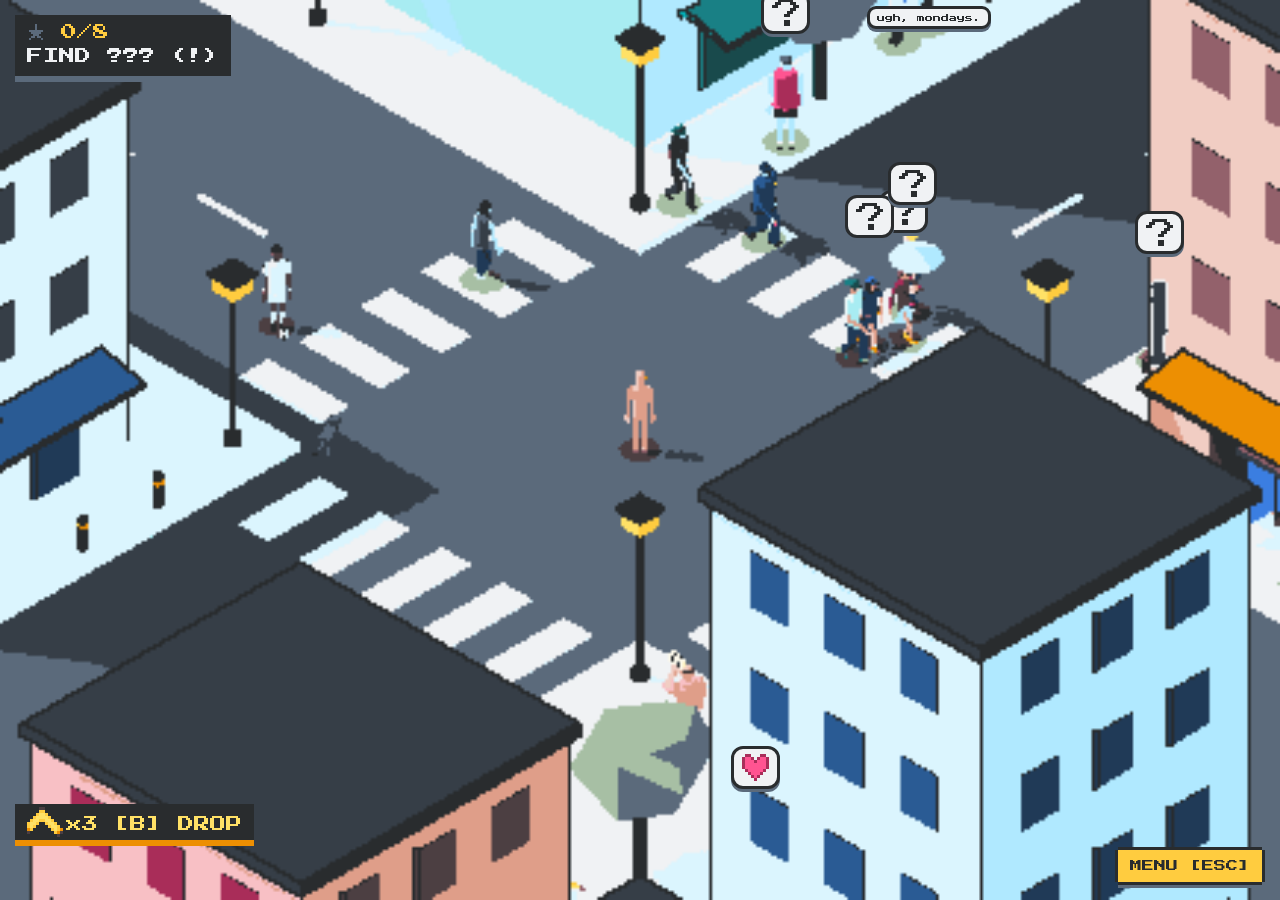
==== commit a731fc5e: "Fit shadow frustum in light space every frame (v20261031ae) Shadow ortho now tracks the iso view vol" ====
--- a/index.html
+++ b/index.html
@@ -5,7 +5,7 @@
   <meta name="viewport" content="width=device-width, initial-scale=1" />
   <title>Iso City — art test scene</title>
   <link rel="icon" href="data:," />
-  <link rel="stylesheet" href="style.css?v=20261031ad" />
+  <link rel="stylesheet" href="style.css?v=20261031ae" />
   <script>
     // Load guard: if the module graph fails (stale cached file, old browser), say so instead of dead buttons.
     (function () { var shown = false; function show(msg) { if (shown || window.__game) return; shown = true;
@@ -17,11 +17,11 @@
       addEventListener('load', function () { setTimeout(function () { show('script did not load'); }, 6000); }); })();
   </script>
   <script type="importmap">
-    { "imports": { "three": "./vendor/three.module.js?v=20261031ad" } }
+    { "imports": { "three": "./vendor/three.module.js?v=20261031ae" } }
   </script>
 </head>
 <body>
   <div id="app"></div>
-  <script type="module" src="src/main.js?v=20261031ad"></script>
+  <script type="module" src="src/main.js?v=20261031ae"></script>
 </body>
 </html>
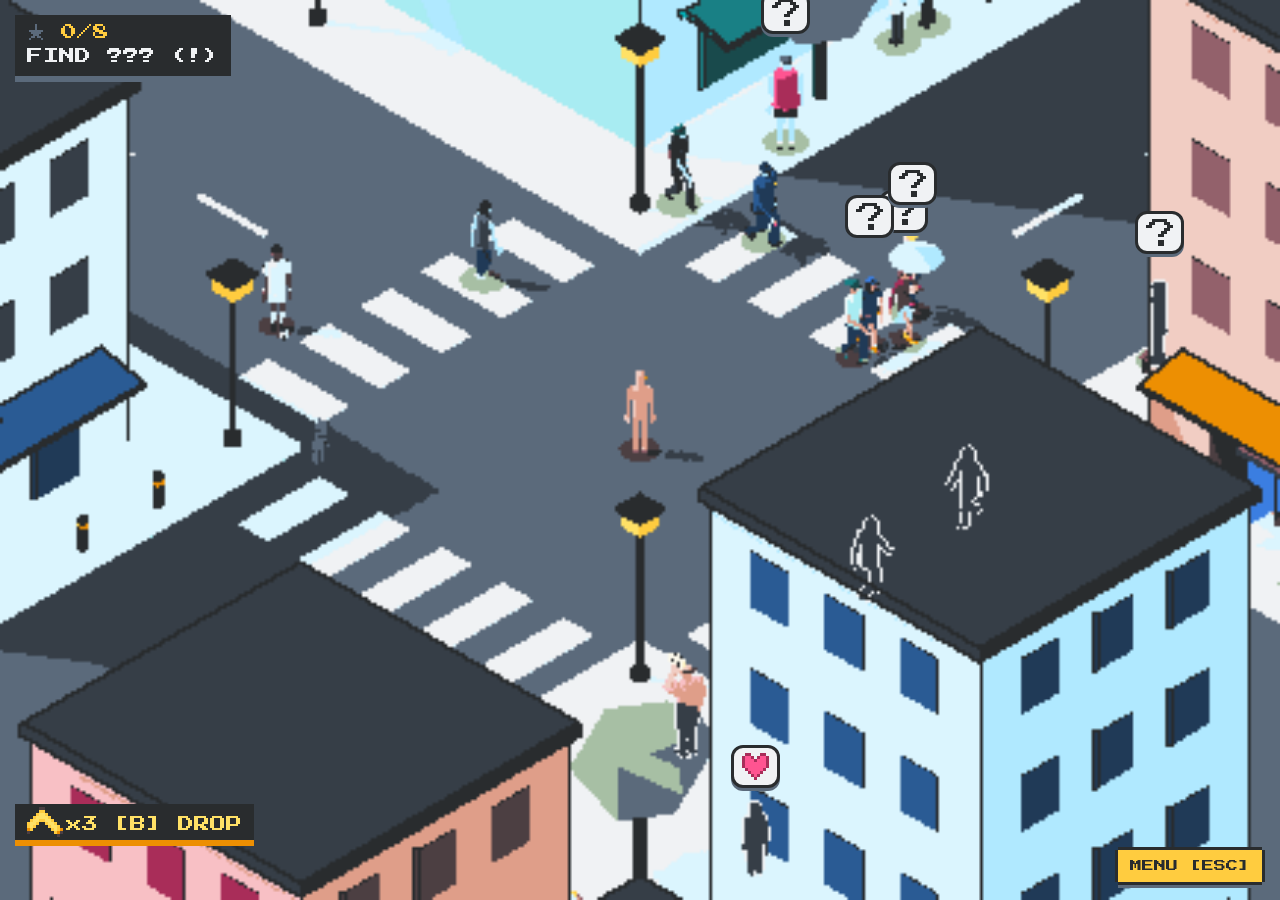
==== commit 9d027cf0: "Freeze-proof missions + always-on silhouettes + Nayeon left-click (v20261031af) Freezes after slap/f" ====
--- a/index.html
+++ b/index.html
@@ -5,7 +5,7 @@
   <meta name="viewport" content="width=device-width, initial-scale=1" />
   <title>Iso City — art test scene</title>
   <link rel="icon" href="data:," />
-  <link rel="stylesheet" href="style.css?v=20261031ae" />
+  <link rel="stylesheet" href="style.css?v=20261031af" />
   <script>
     // Load guard: if the module graph fails (stale cached file, old browser), say so instead of dead buttons.
     (function () { var shown = false; function show(msg) { if (shown || window.__game) return; shown = true;
@@ -17,11 +17,11 @@
       addEventListener('load', function () { setTimeout(function () { show('script did not load'); }, 6000); }); })();
   </script>
   <script type="importmap">
-    { "imports": { "three": "./vendor/three.module.js?v=20261031ae" } }
+    { "imports": { "three": "./vendor/three.module.js?v=20261031af" } }
   </script>
 </head>
 <body>
   <div id="app"></div>
-  <script type="module" src="src/main.js?v=20261031ae"></script>
+  <script type="module" src="src/main.js?v=20261031af"></script>
 </body>
 </html>
